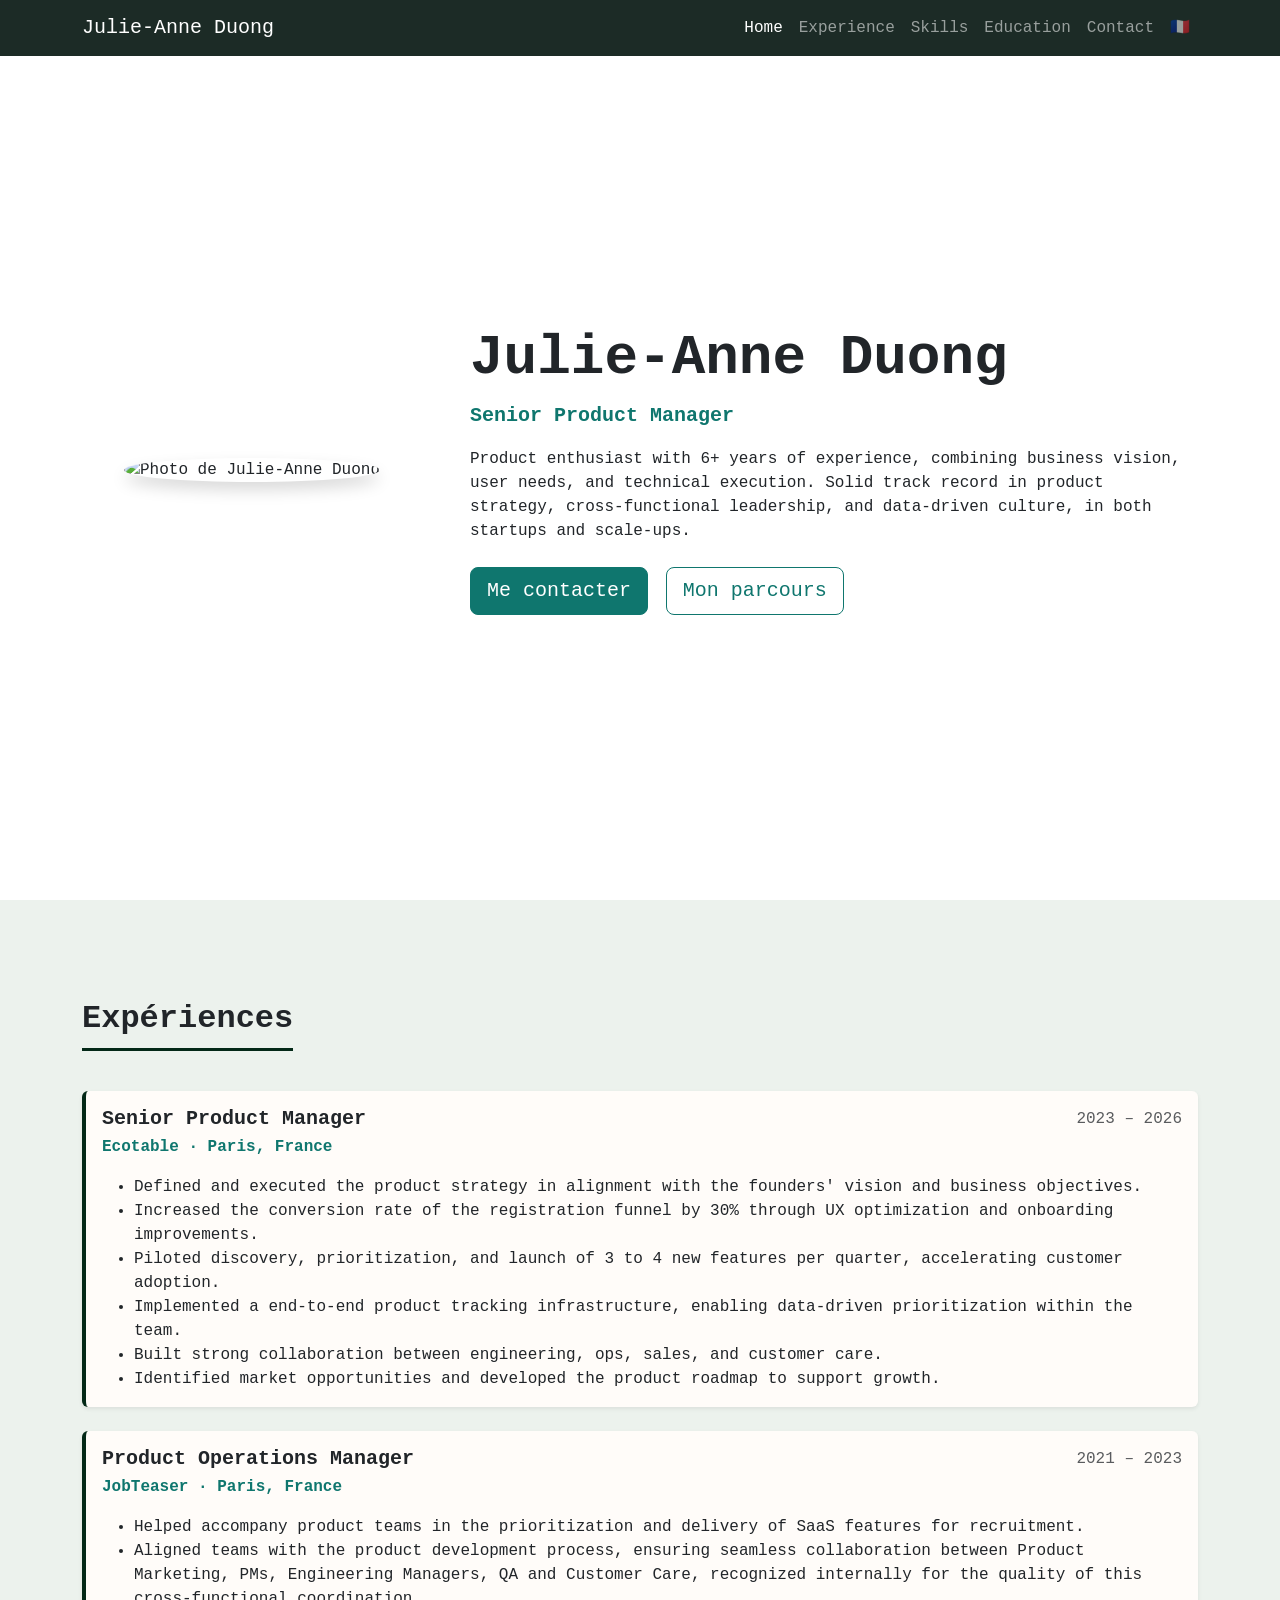
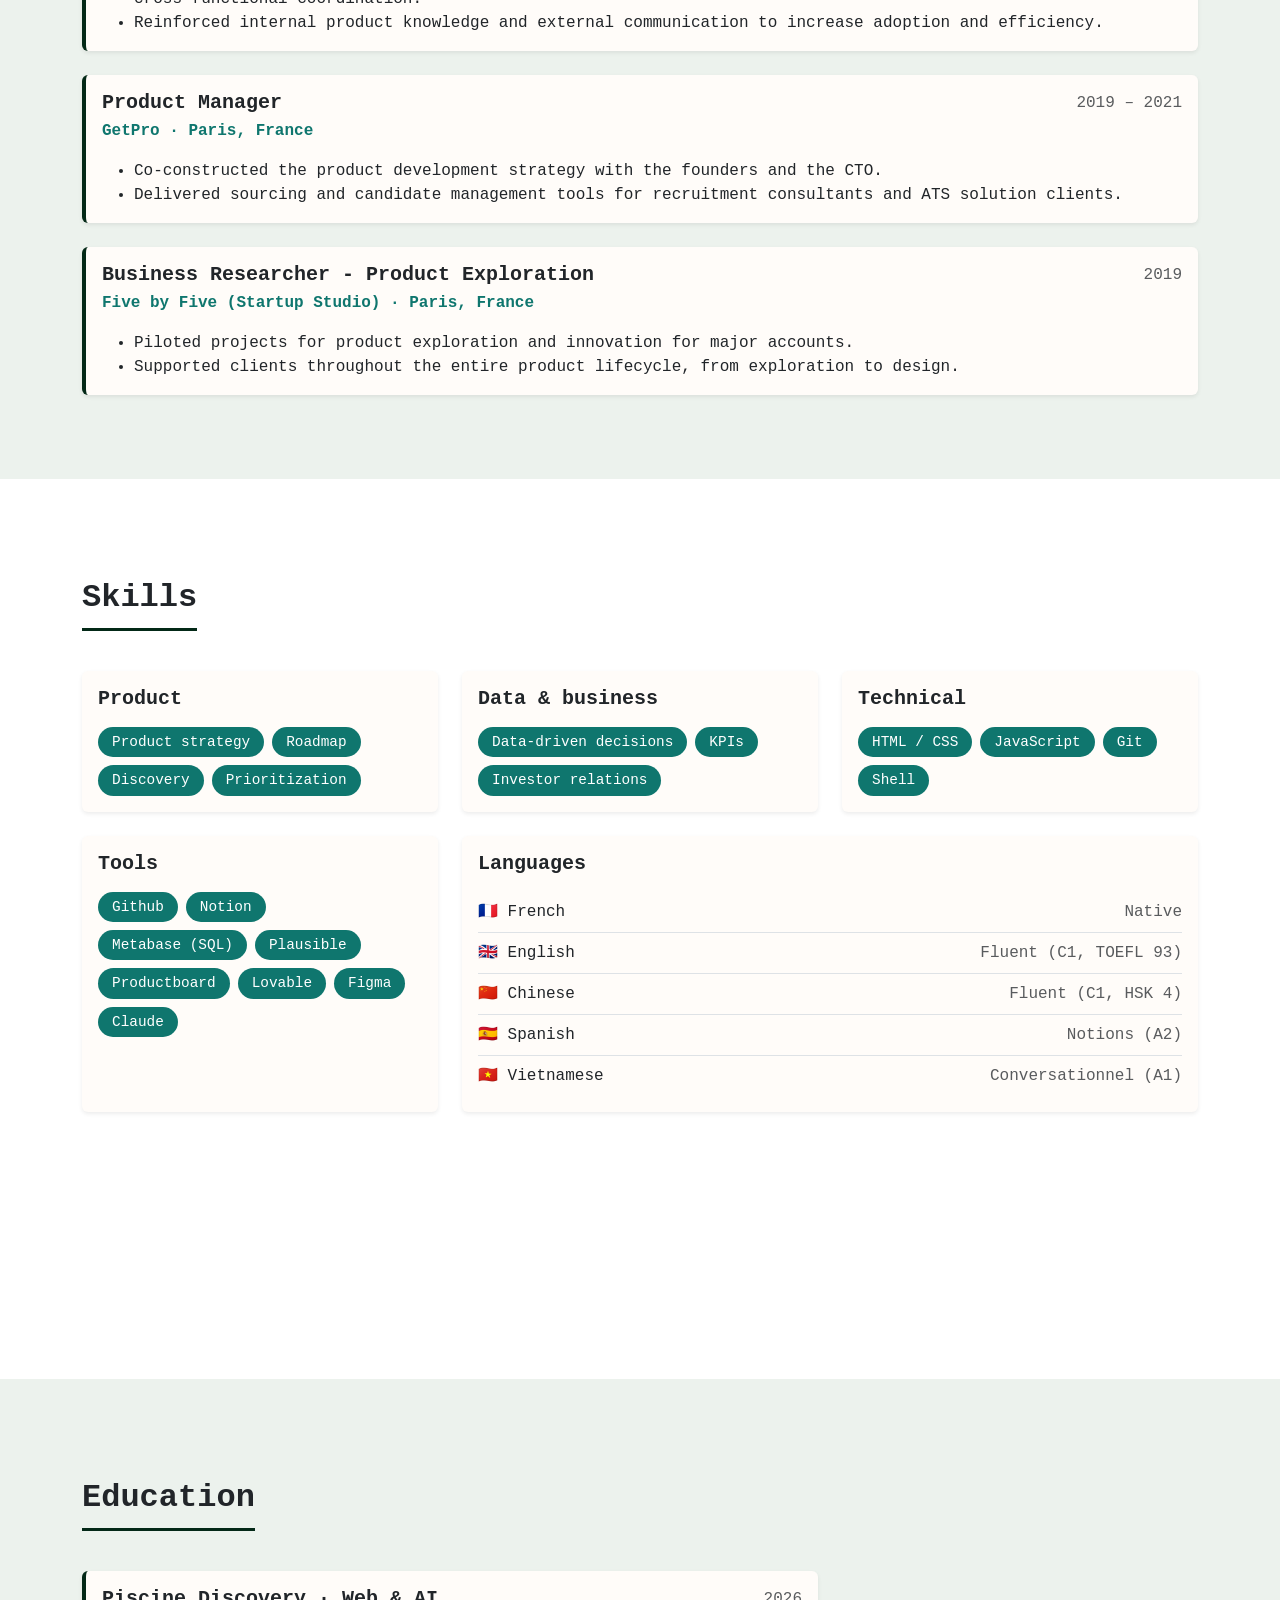
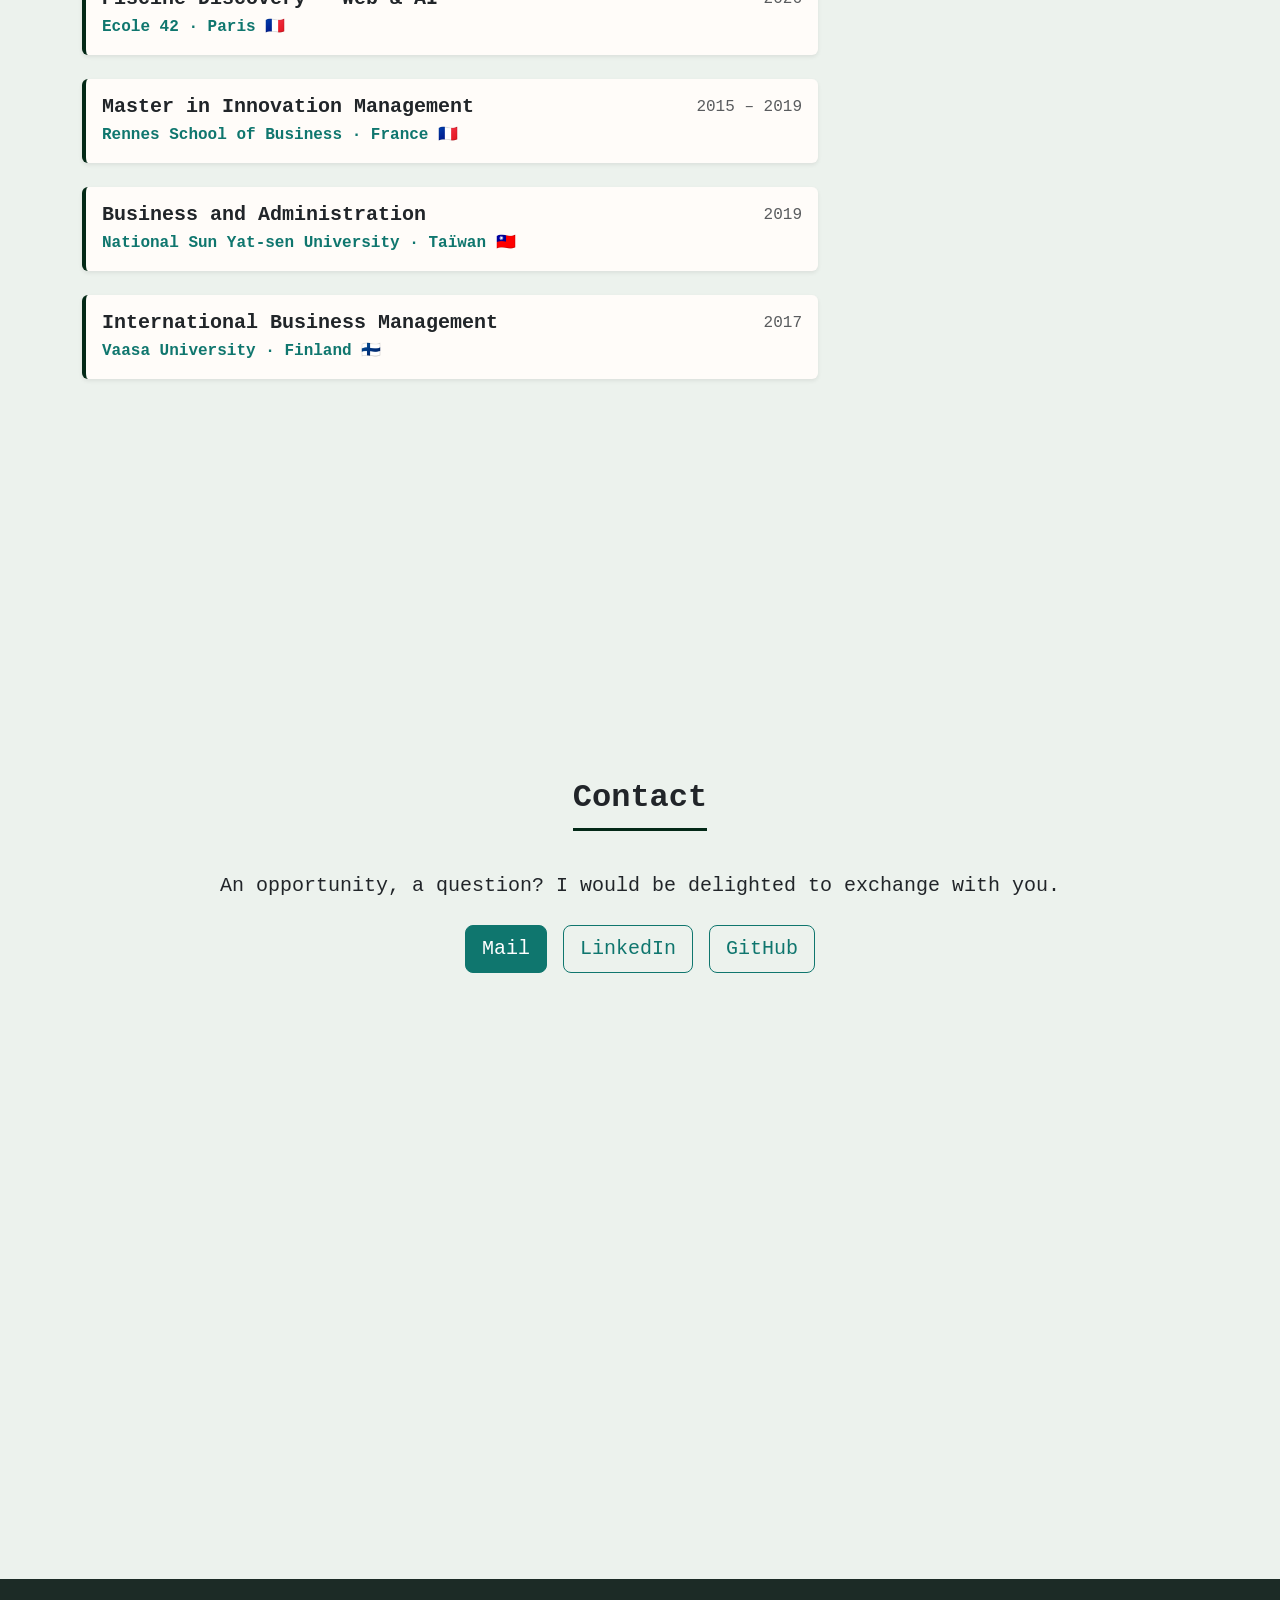
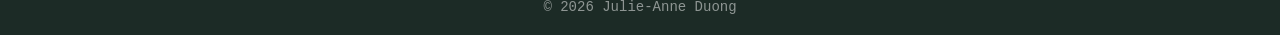
==== en.html @ 5876c53e "Add files via upload" ====
<!DOCTYPE html>
<html lang="fr">
<head>
	<meta charset="UTF-8">
	<meta name="viewport" content="width=device-width, initial-scale=1.0">
	<meta name="description" content="Julie-Anne Duong, Senior Product Manager à Paris. Mon parcours, mes compétences et comment me contacter.">
    <title>Julie-Anne Duong · Senior Product Manager</title>
    <link rel="stylesheet" href="https://fonts.googleapis.com/css2?family=Inter:wght@400;500;600;700&display=swap">
	<link rel="stylesheet" href="https://cdn.jsdelivr.net/npm/bootstrap@5.3.3/dist/css/bootstrap.min.css">
	<link rel="stylesheet" href="style.css">
</head>
<body data-bs-spy="scroll" data-bs-target="#menu" data-bs-offset="80">

	<!-- Barre de navigation fixe -->
	<nav class="navbar navbar-expand-md navbar-dark bg-dark fixed-top">
		<div class="container">
			<a class="navbar-brand" href="#accueil">Julie-Anne Duong</a>

			<button class="navbar-toggler" type="button" data-bs-toggle="collapse" data-bs-target="#menu">
				<span class="navbar-toggler-icon"></span>
			</button>

			<div class="collapse navbar-collapse" id="menu">
				<ul class="navbar-nav ms-auto">
					<li class="nav-item"><a class="nav-link" href="#accueil">Home</a></li>
					<li class="nav-item"><a class="nav-link" href="#experiences">Experience</a></li>
					<li class="nav-item"><a class="nav-link" href="#competences">Skills</a></li>
					<li class="nav-item"><a class="nav-link" href="#formation">Education</a></li>
					<li class="nav-item"><a class="nav-link" href="#contact">Contact</a></li>
					<li class="nav-item"><a class="nav-link" href="index.html">🇫🇷</a></li>				</ul>
			</div>
		</div>
	</nav>

	<!-- Les sections -->
	<section id="accueil" class="d-flex align-items-center">
		<div class="container">
			<div class="row align-items-center g-5">

				<div class="col-12 col-md-4 text-center">
					<img src="images/profil.jpeg" alt="Photo de Julie-Anne Duong" class="photo-profil rounded-circle shadow">
				</div>

				<div class="col-12 col-md-8 text-center text-md-start">
					<h1 class="display-4 fw-bold">Julie-Anne Duong</h1>
					<p class="lead text-primary fw-semibold">Senior Product Manager</p>
					<p class="mb-4">
						Product enthusiast with 6+ years of experience, combining business vision, user needs, and technical execution. Solid track record in product strategy, cross-functional leadership, and data-driven culture, in both startups and scale-ups.
				    </p>
					<a href="#contact" class="btn btn-primary btn-lg me-2">Me contacter</a>
					<a href="#experiences" class="btn btn-outline-primary btn-lg">Mon parcours</a>
				</div>

			</div>
		</div>
	</section>

	<section id="experiences" class="bg-light">
		<div class="container">
			<h2 class="titre-section">Expériences</h2>

			<div class="card experience shadow-sm mb-4">
				<div class="card-body">
					<div class="d-flex flex-column flex-md-row justify-content-between">
						<h3 class="h5 fw-bold mb-1">Senior Product Manager</h3>
						<span class="text-muted">2023 – 2026</span>
					</div>
					<p class="text-primary fw-semibold mb-3">Ecotable · Paris, France</p>
					<ul class="mb-0">
						<li>Defined and executed the product strategy in alignment with the founders' vision and business objectives.</li>
						<li>Increased the conversion rate of the registration funnel by 30% through UX optimization and onboarding improvements.</li>
						<li>Piloted discovery, prioritization, and launch of 3 to 4 new features per quarter, accelerating customer adoption.</li>
                        <li>Implemented a end-to-end product tracking infrastructure, enabling data-driven prioritization within the team.</li>
                        <li>Built strong collaboration between engineering, ops, sales, and customer care.</li>
                        <li>Identified market opportunities and developed the product roadmap to support growth.
                    </ul>
				</div>
			</div>

			<div class="card experience shadow-sm mb-4">
				<div class="card-body">
					<div class="d-flex flex-column flex-md-row justify-content-between">
						<h3 class="h5 fw-bold mb-1">Product Operations Manager</h3>
						<span class="text-muted">2021 – 2023</span>
					</div>
					<p class="text-primary fw-semibold mb-3">JobTeaser · Paris, France</p>
					<ul class="mb-0">
						<li>Helped accompany product teams in the prioritization and delivery of SaaS features for recruitment.</li>
						<li>Aligned teams with the product development process, ensuring seamless collaboration between Product Marketing, PMs, Engineering Managers, QA and Customer Care, recognized internally for the quality of this cross-functional coordination.</li>
                        <li>Reinforced internal product knowledge and external communication to increase adoption and efficiency.</li>
                    </ul>
				</div>
			</div>

            <div class="card experience shadow-sm mb-4">
				<div class="card-body">
					<div class="d-flex flex-column flex-md-row justify-content-between">
						<h3 class="h5 fw-bold mb-1">Product Manager</h3>
						<span class="text-muted">2019 – 2021</span>
					</div>
					<p class="text-primary fw-semibold mb-3">GetPro · Paris, France</p>
					<ul class="mb-0">
						<li>Co-constructed the product development strategy with the founders and the CTO.</li>
						<li>Delivered sourcing and candidate management tools for recruitment consultants and ATS solution clients.</li>
                    </ul>
				</div>
			</div>

            <div class="card experience shadow-sm mb-4">
				<div class="card-body">
					<div class="d-flex flex-column flex-md-row justify-content-between">
						<h3 class="h5 fw-bold mb-1">Business Researcher - Product Exploration</h3>
						<span class="text-muted">2019</span>
					</div>
					<p class="text-primary fw-semibold mb-3">Five by Five (Startup Studio) · Paris, France</p>
					<ul class="mb-0">
						<li>Piloted projects for product exploration and innovation for major accounts.</li>
						<li>Supported clients throughout the entire product lifecycle, from exploration to design.</li>
                    </ul>
				</div>
			</div>
		</div>
	</section>

		<section id="competences">
		<div class="container">
			<h2 class="titre-section">Skills</h2>

			<div class="row g-4">

				<div class="col-12 col-md-6 col-lg-4">
					<div class="card h-100 shadow-sm border-0">
						<div class="card-body">
							<h3 class="h5 fw-bold mb-3">Product</h3>
							<div class="d-flex flex-wrap gap-2">
								<span class="badge rounded-pill text-bg-primary">Product strategy</span>
								<span class="badge rounded-pill text-bg-primary">Roadmap</span>
								<span class="badge rounded-pill text-bg-primary">Discovery</span>
								<span class="badge rounded-pill text-bg-primary">Prioritization</span>
							</div>
						</div>
					</div>
				</div>

				<div class="col-12 col-md-6 col-lg-4">
					<div class="card h-100 shadow-sm border-0">
						<div class="card-body">
							<h3 class="h5 fw-bold mb-3">Data & business</h3>
							<div class="d-flex flex-wrap gap-2">
								<span class="badge rounded-pill text-bg-primary">Data-driven decisions</span>
								<span class="badge rounded-pill text-bg-primary">KPIs</span>
								<span class="badge rounded-pill text-bg-primary">Investor relations</span>
							</div>
						</div>
					</div>
				</div>

				<div class="col-12 col-md-6 col-lg-4">
					<div class="card h-100 shadow-sm border-0">
						<div class="card-body">
							<h3 class="h5 fw-bold mb-3">Technical</h3>
							<div class="d-flex flex-wrap gap-2">
								<span class="badge rounded-pill text-bg-primary">HTML / CSS</span>
								<span class="badge rounded-pill text-bg-primary">JavaScript</span>
								<span class="badge rounded-pill text-bg-primary">Git</span>
								<span class="badge rounded-pill text-bg-primary">Shell</span>
							</div>
						</div>
					</div>
				</div>
				<div class="ccol-12 col-md-6 col-lg-4">
					<div class="card h-100 shadow-sm border-0">
						<div class="card-body">
							<h3 class="h5 fw-bold mb-3">Tools</h3>
							<div class="d-flex flex-wrap gap-2">
								<span class="badge rounded-pill text-bg-primary">Github</span>
								<span class="badge rounded-pill text-bg-primary">Notion</span>
								<span class="badge rounded-pill text-bg-primary">Metabase (SQL)</span>
								<span class="badge rounded-pill text-bg-primary">Plausible</span>
								<span class="badge rounded-pill text-bg-primary">Productboard</span>
								<span class="badge rounded-pill text-bg-primary">Lovable</span>
								<span class="badge rounded-pill text-bg-primary">Figma</span>
								<span class="badge rounded-pill text-bg-primary">Claude</span>
                            </div>
						</div>
					</div>
				</div>
				<div class="col-12 col-md-12 col-lg-8">
					<div class="card h-100 shadow-sm border-0">
						<div class="card-body">
							<h3 class="h5 fw-bold mb-3">Languages</h3>
							<ul class="langues list-unstyled mb-0">
								<li class="d-flex justify-content-between gap-3 py-2">
									<span>🇫🇷 French</span>
									<span class="text-muted text-end">Native</span>
								</li>
								<li class="d-flex justify-content-between gap-3 py-2">
									<span>🇬🇧 English</span>
									<span class="text-muted text-end">Fluent (C1, TOEFL 93)</span>
								</li>
								<li class="d-flex justify-content-between gap-3 py-2">
									<span>🇨🇳 Chinese</span>
									<span class="text-muted text-end">Fluent (C1, HSK 4)</span>
								</li>
								<li class="d-flex justify-content-between gap-3 py-2">
									<span>🇪🇸 Spanish</span>
									<span class="text-muted text-end">Notions (A2)</span>
								</li>
								<li class="d-flex justify-content-between gap-3 py-2">
									<span>🇻🇳 Vietnamese</span>
									<span class="text-muted text-end">Conversationnel (A1)</span>
								</li>
							</ul>
						</div>
					</div>
				</div>				</div>
            </div>
		</div>
	</section>

    	<section id="formation" class="bg-light">
		<div class="container">
			<h2 class="titre-section">Education</h2>

			<div class="row">
				<div class="col-12 col-lg-8">

					<div class="card experience shadow-sm mb-4">
						<div class="card-body">
							<div class="d-flex flex-column flex-md-row justify-content-between">
								<h3 class="h5 fw-bold mb-1">Piscine Discovery · Web & AI</h3>
								<span class="text-muted">2026</span>
							</div>
							<p class="text-primary fw-semibold mb-0">Ecole 42 · Paris 🇫🇷</p>
						</div>
					</div>

					<div class="card experience shadow-sm mb-4">
						<div class="card-body">
							<div class="d-flex flex-column flex-md-row justify-content-between">
								<h3 class="h5 fw-bold mb-1">Master in Innovation Management</h3>
								<span class="text-muted">2015 – 2019</span>
							</div>
							<p class="text-primary fw-semibold mb-0">Rennes School of Business · France 🇫🇷</p>
						</div>
					</div>

					<div class="card experience shadow-sm mb-4">
						<div class="card-body">
							<div class="d-flex flex-column flex-md-row justify-content-between">
								<h3 class="h5 fw-bold mb-1">Business and Administration</h3>
								<span class="text-muted">2019</span>
							</div>
							<p class="text-primary fw-semibold mb-0">National Sun Yat-sen University · Taïwan 🇹🇼</p>
						</div>
					</div>
					<div class="card experience shadow-sm mb-4">
						<div class="card-body">
							<div class="d-flex flex-column flex-md-row justify-content-between">
								<h3 class="h5 fw-bold mb-1">International Business Management</h3>
								<span class="text-muted">2017</span>
							</div>
							<p class="text-primary fw-semibold mb-0">Vaasa University · Finland 🇫🇮</p>
						</div>
					</div>
                </div>
			</div>
		</div>
	</section>

	<section id="contact" class="bg-light">
		<div class="container text-center">
			<h2 class="titre-section">Contact</h2>
			<p class="lead mb-4">
				An opportunity, a question? I would be delighted to exchange with you.
			</p>

			<div class="d-flex flex-column flex-sm-row justify-content-center gap-3">
				<a href="mailto:duong.ja@gmail.com" class="btn btn-primary btn-lg">
					Mail
				</a>
				<a href="https://www.linkedin.com/in/julieanneduong" class="btn btn-outline-primary btn-lg" target="_blank" rel="noopener">
					LinkedIn
				</a>
				<a href="https://github.com/julieanneduong" class="btn btn-outline-primary btn-lg" target="_blank" rel="noopener">
					GitHub
				</a>
			</div>
		</div>
	</section>

	<footer class="bg-dark text-white-50 text-center py-3">
		<small>&copy; 2026 Julie-Anne Duong</small>
	</footer>

	<script src="https://cdn.jsdelivr.net/npm/bootstrap@5.3.3/dist/js/bootstrap.bundle.min.js"></script>

    	<script>
		let liens = document.querySelectorAll("#menu .nav-link");
		let menu = document.getElementById("menu");

		for (let i = 0; i < liens.length; i++) {
			liens[i].addEventListener("click", function() {
				if (menu.classList.contains("show")) {
					bootstrap.Collapse.getInstance(menu).hide();
				}
			});
		}
	</script>
</body>
</html>
---- style.css ----
/* ===== Couleur principale du site ===== */
:root {
	/* Couleur principale (déjà en place) */
	--bs-primary: #0F766E;
	--bs-primary-rgb: 15, 118, 110;
	--bs-link-color: #0F766E;
	--bs-link-hover-color: #115E59;

	/* Les fonds */
	--bs-body-bg: ##FBFCFA;
	--bs-light-rgb: 236, 242, 237;
	--bs-dark-rgb: 28, 43, 38;
}

.card {
	--bs-card-bg: #fffcf9;
}

.btn-primary {
	--bs-btn-bg: #0F766E;
	--bs-btn-border-color: #0F766E;
	--bs-btn-hover-bg: #115E59;
	--bs-btn-hover-border-color: #115E59;
	--bs-btn-active-bg: #115E59;
	--bs-btn-active-border-color: #115E59;
}

.btn-outline-primary {
	--bs-btn-color: #0F766E;
	--bs-btn-border-color: #0F766E;
	--bs-btn-hover-bg: #0F766E;
	--bs-btn-hover-border-color: #0F766E;
	--bs-btn-active-bg: #115E59;
	--bs-btn-active-border-color: #115E59;
}

body {
	font-family: Courrier, monospace; 
}

html {
	scroll-behavior: smooth;
}

section {
	min-height: 100vh;
	padding-top: 100px;
	padding-bottom: 60px;
	scroll-margin-top: 56px;
}

.photo-profil {
	width: 220px;
	height: 220px;
	object-fit: cover;
}
section {
	padding-top: 100px;
	padding-bottom: 60px;
	scroll-margin-top: 56px;
}

#accueil {
	min-height: 100vh;
}

.titre-section {
	font-weight: 700;
	margin-bottom: 40px;
	padding-bottom: 10px;
	border-bottom: 3px solid #032917;
	display: inline-block;
}

.experience {
	border: none;
	border-left: 4px solid #032917;
}

.badge {
	font-size: 0.9rem;
	font-weight: 500;
	padding: 8px 14px;
}

.langues li + li {
	border-top: 1px solid var(--bs-border-color);
}
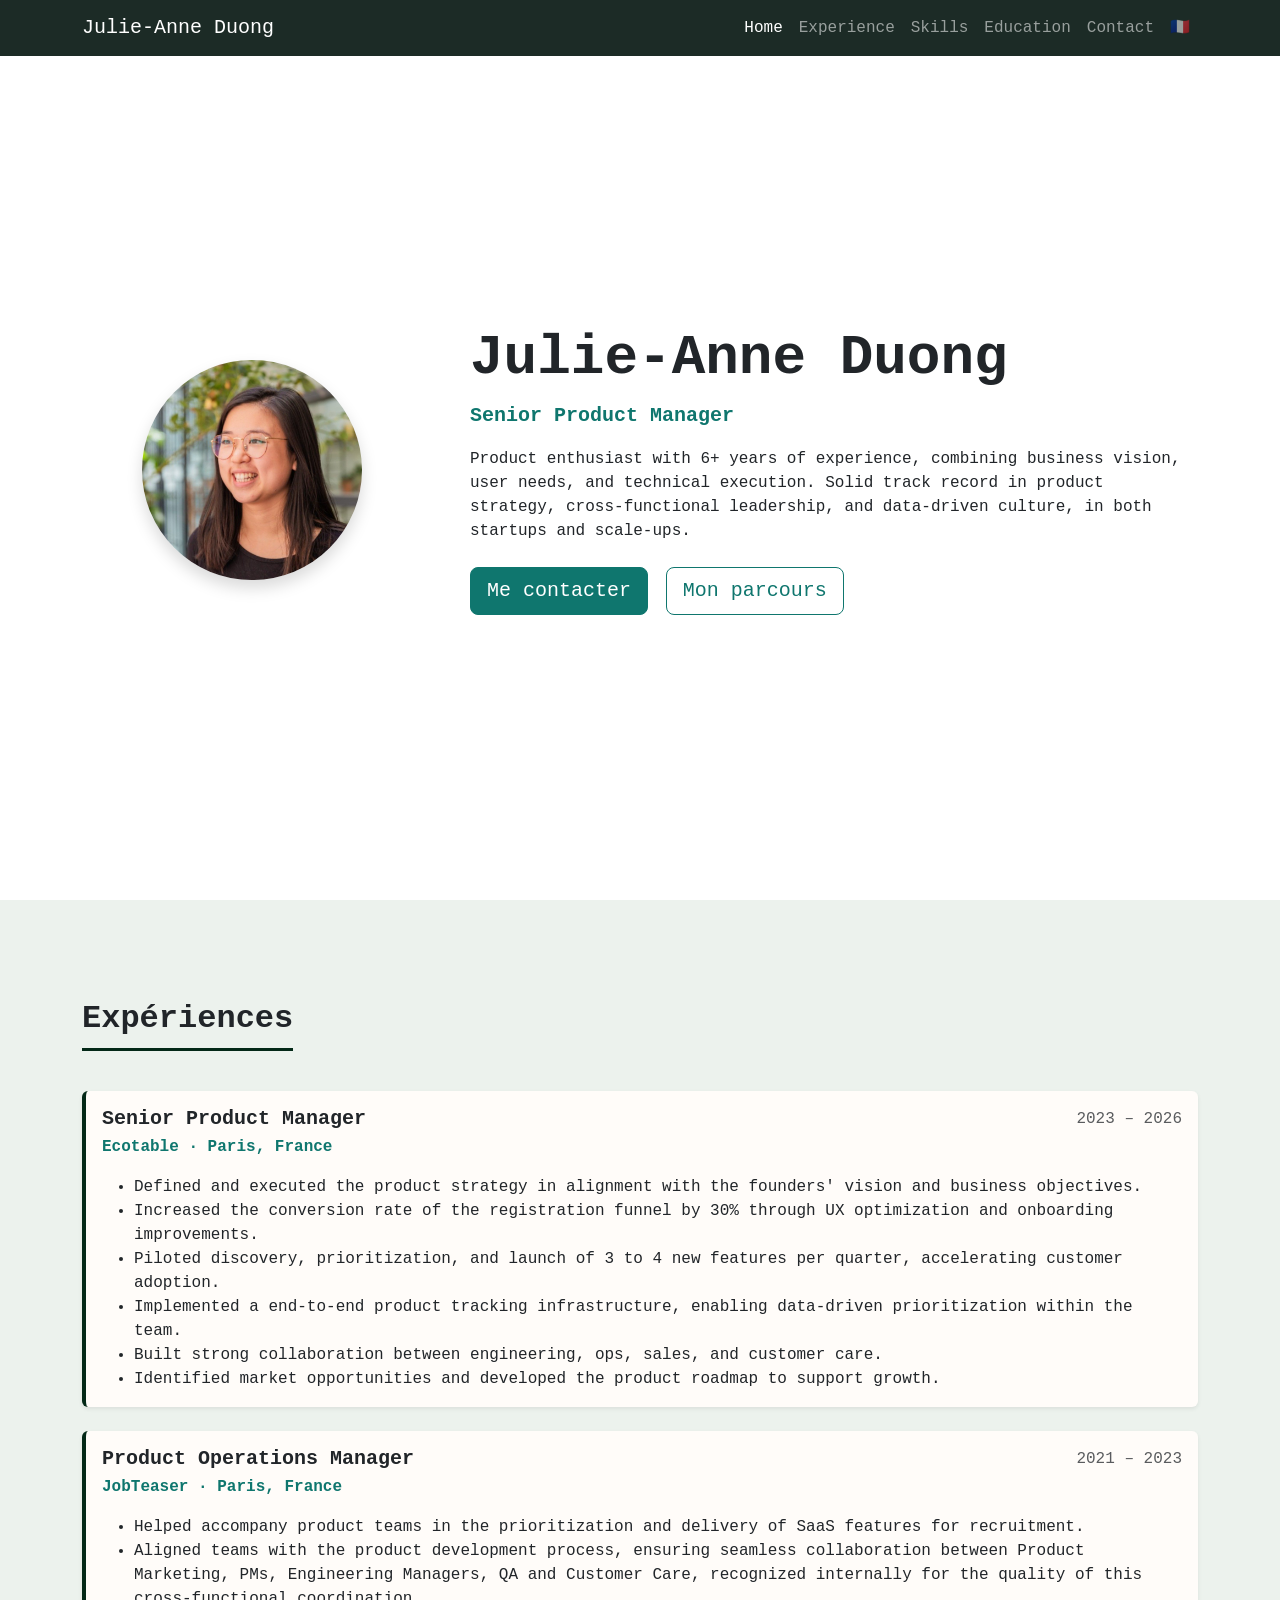
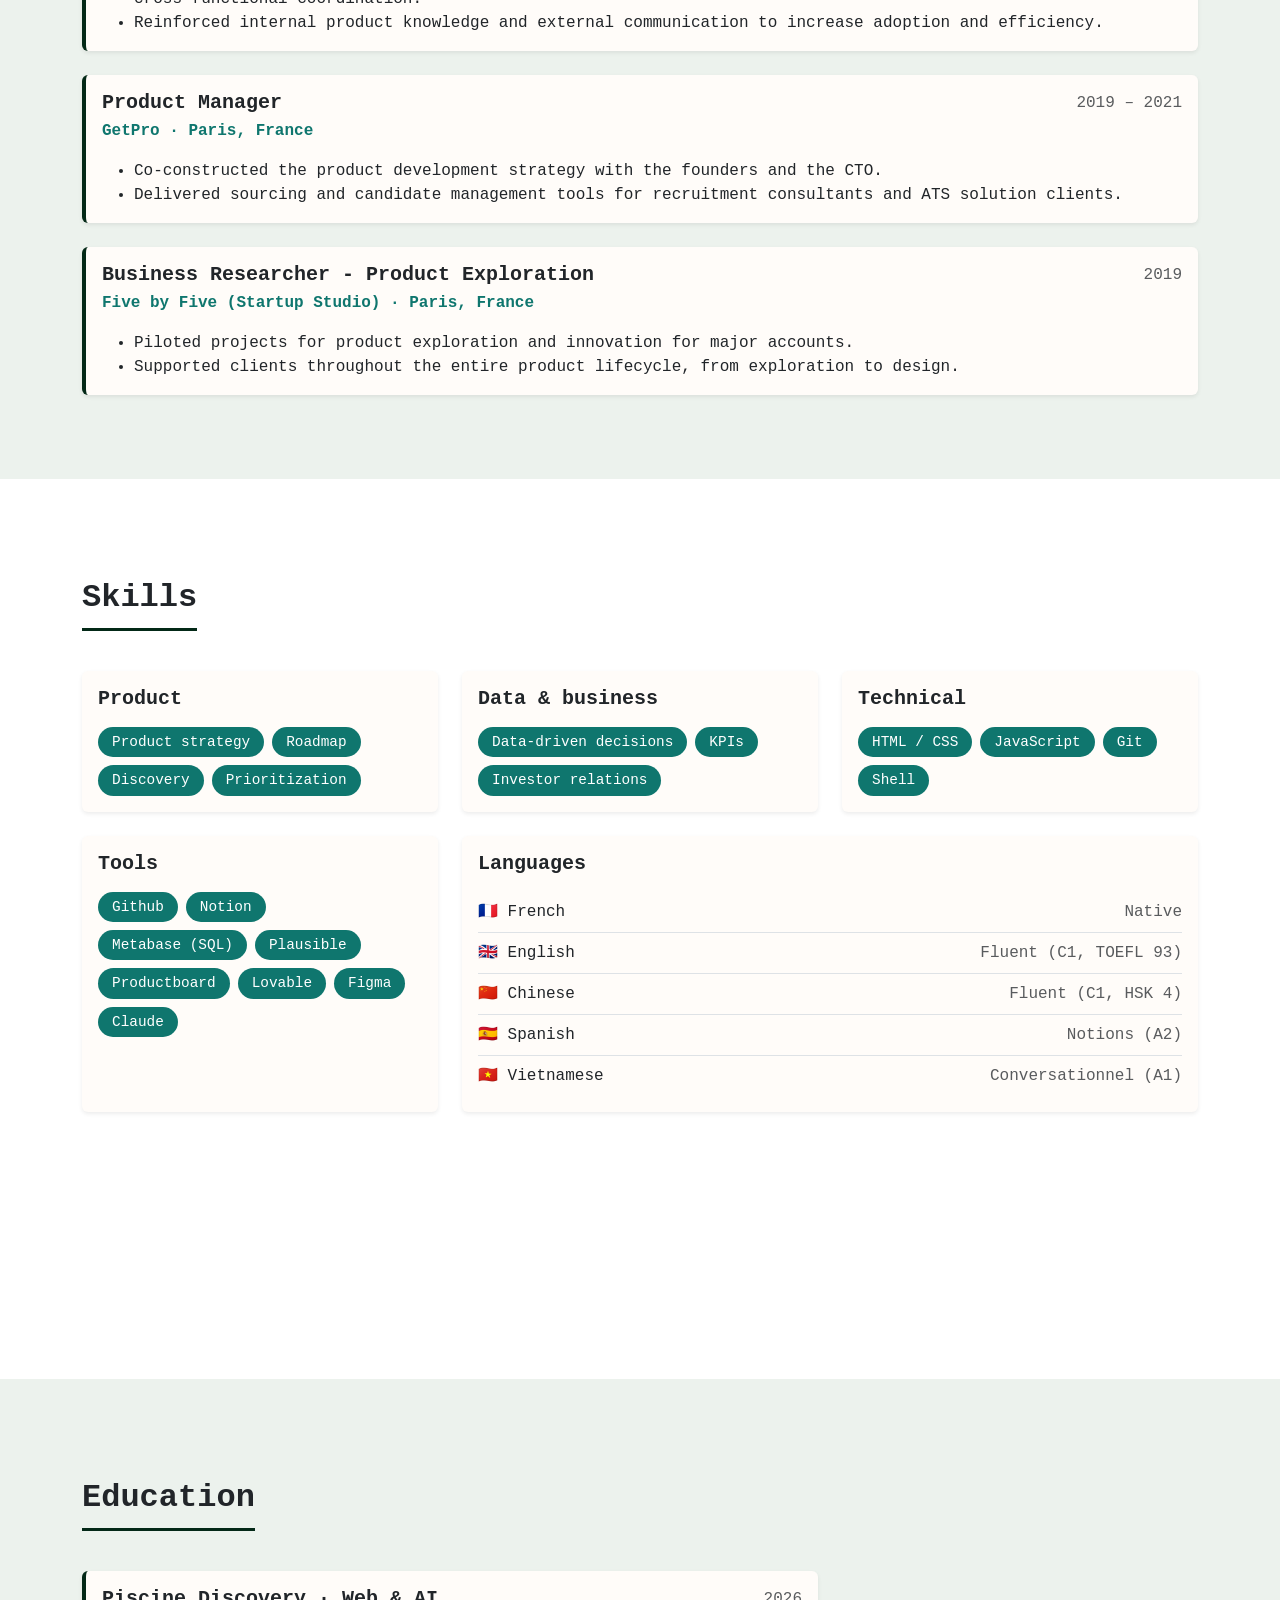
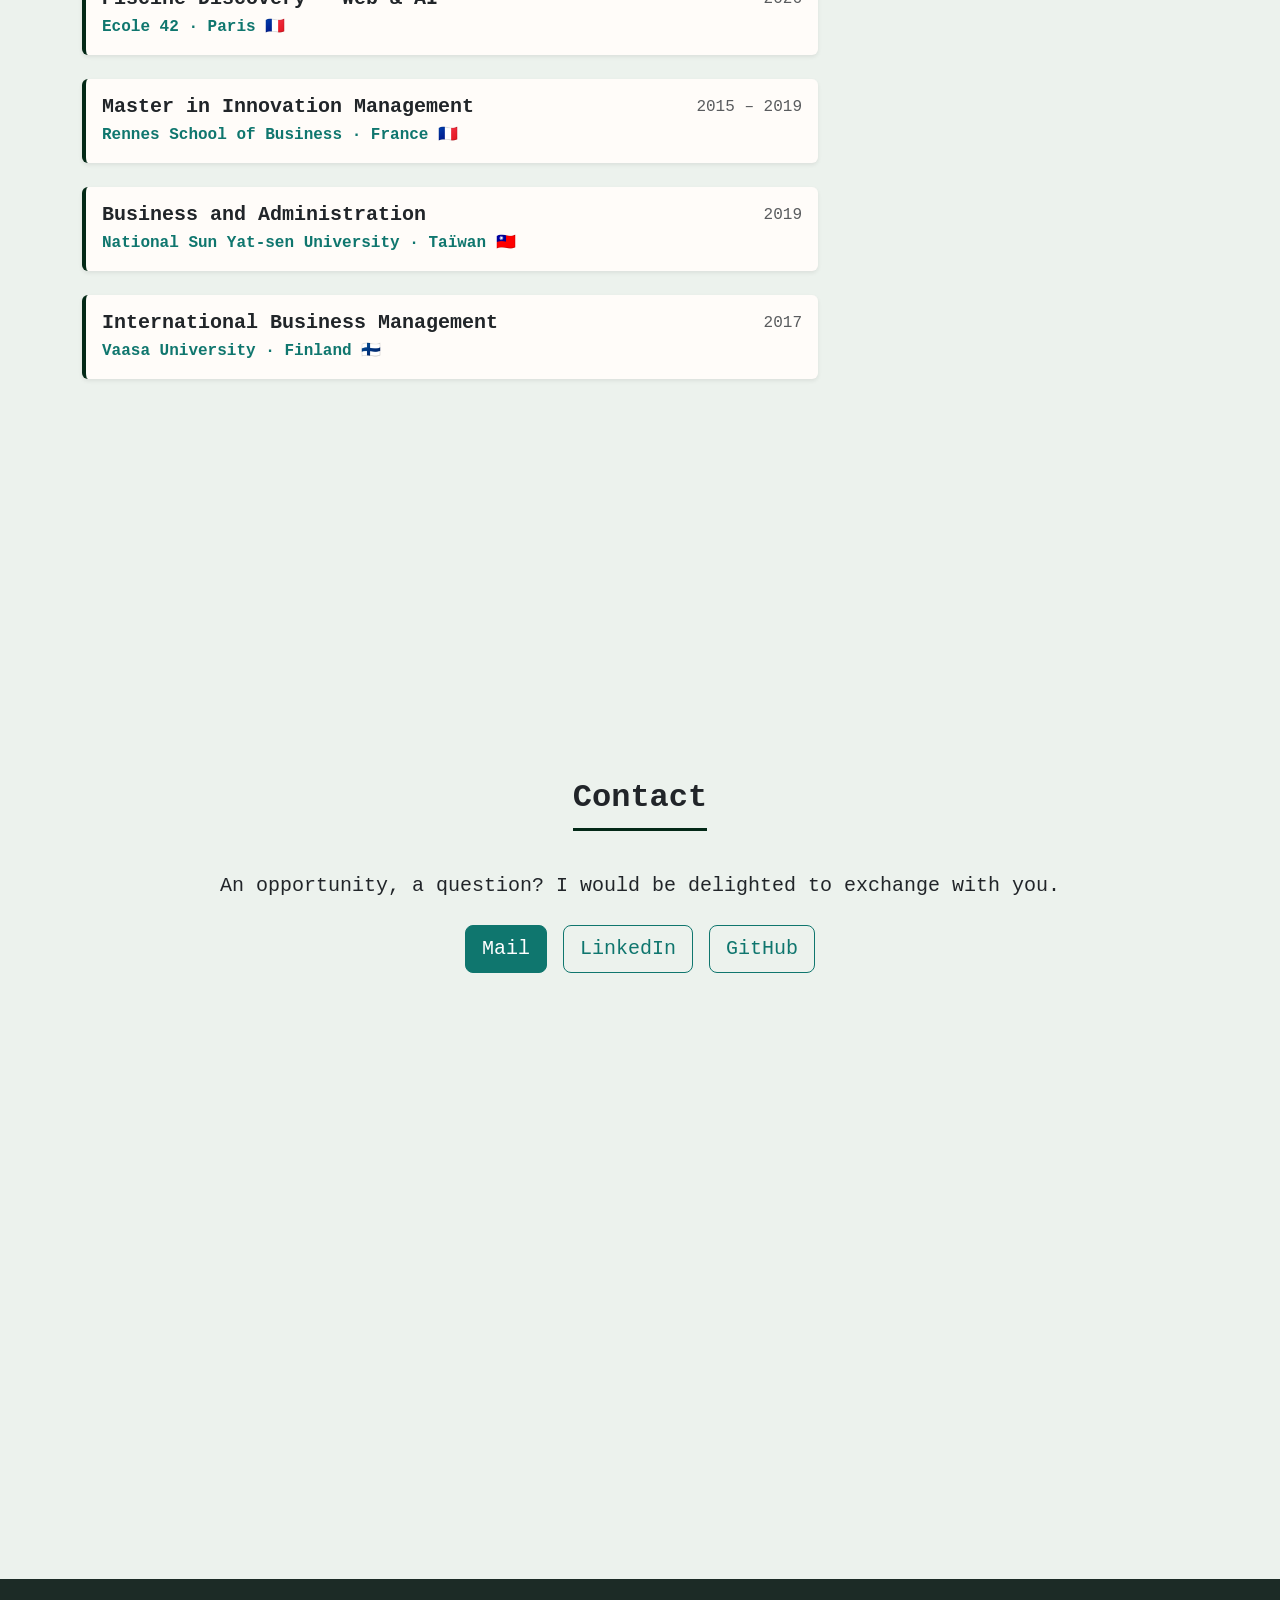
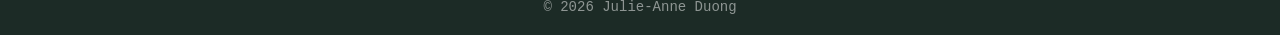
==== commit 5913ea32: "Update profile image source path in en.html" ====
--- a/en.html
+++ b/en.html
@@ -38,7 +38,7 @@
 			<div class="row align-items-center g-5">
 
 				<div class="col-12 col-md-4 text-center">
-					<img src="images/profil.jpeg" alt="Photo de Julie-Anne Duong" class="photo-profil rounded-circle shadow">
+					<img src="profil.jpeg" alt="Photo de Julie-Anne Duong" class="photo-profil rounded-circle shadow">
 				</div>
 
 				<div class="col-12 col-md-8 text-center text-md-start">
@@ -308,4 +308,4 @@
 		}
 	</script>
 </body>
-</html>+</html>
